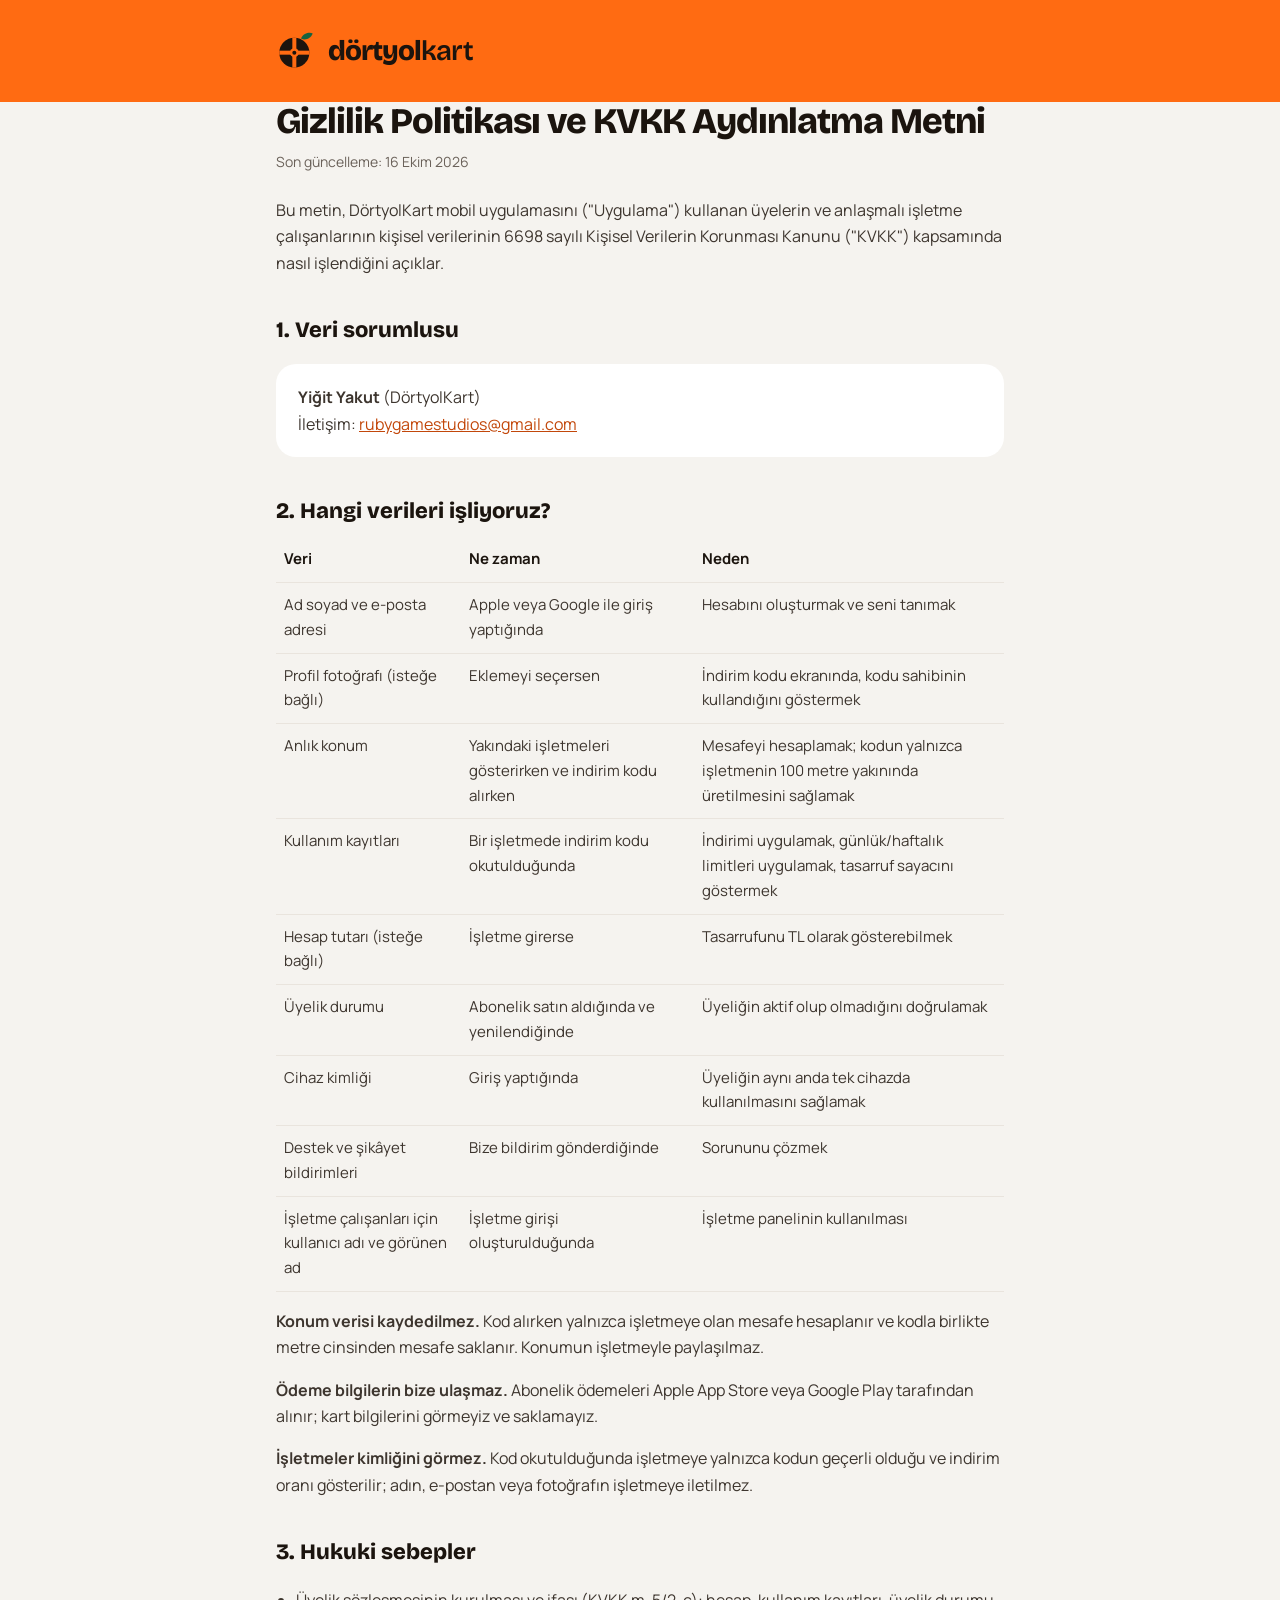
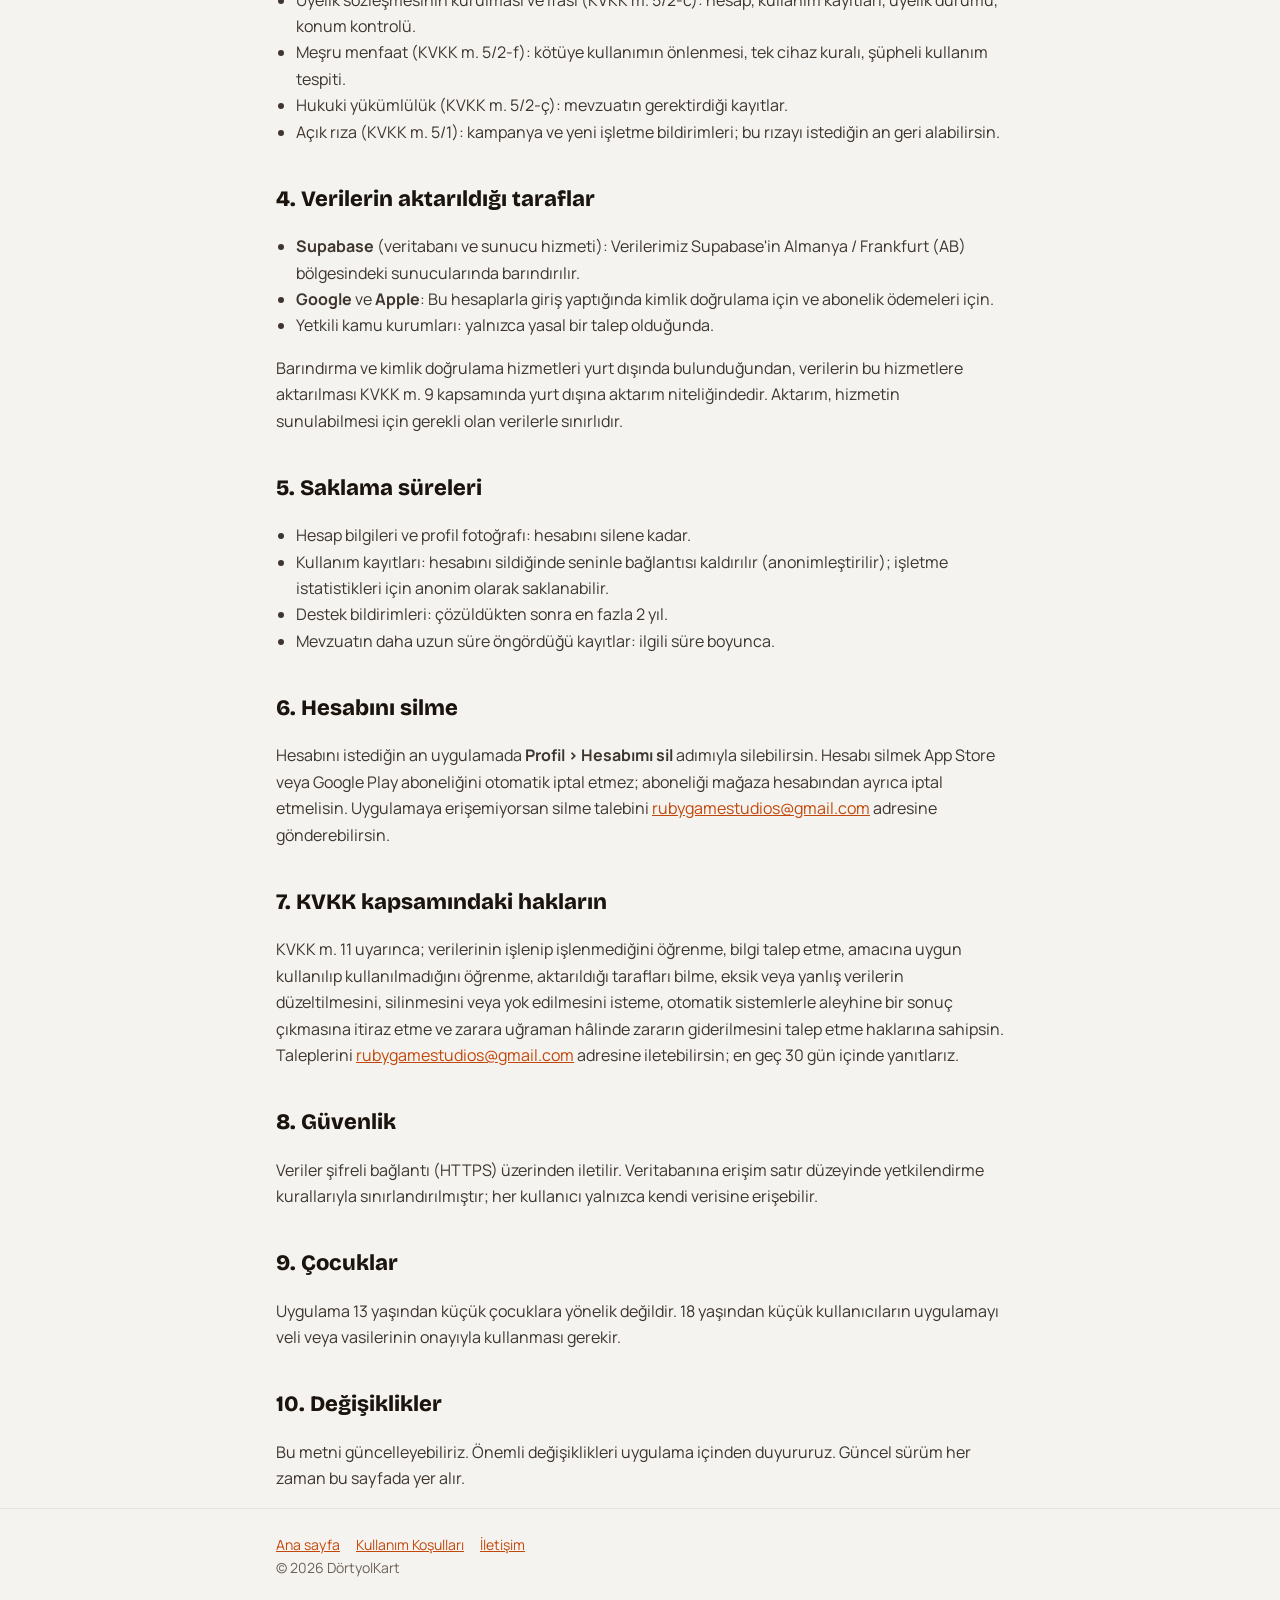
==== gizlilik.html @ 5ed706a8 "Add DörtyolKart homepage, privacy policy and terms Co-Authored-By: Claude Opus 5.5 <noreply@anthropi" ====
<!doctype html>
<html lang="tr">
<head>
<meta charset="utf-8">
<meta name="viewport" content="width=device-width, initial-scale=1">
<title>Gizlilik Politikası · DörtyolKart</title>
<link rel="preconnect" href="https://fonts.googleapis.com">
<link href="https://fonts.googleapis.com/css2?family=Bricolage+Grotesque:opsz,wght@12..96,600;12..96,800&family=Manrope:wght@500;700;800&display=swap" rel="stylesheet">
<link rel="stylesheet" href="style.css">
</head>
<body>
<header><div class="wrap"><a class="brand" href="./"><svg width="40" height="40" viewBox="0 0 48 48" aria-hidden="true"><path d="M30 9 C33 2 41 1 44 3 C42 9 35 12 30 9 Z" fill="#16633F"/><circle cx="22" cy="26" r="18" fill="#1B140E"/><rect x="19.6" y="8" width="4.8" height="36" fill="#FF6B12"/><rect x="4" y="23.6" width="36" height="4.8" fill="#FF6B12"/><circle cx="22" cy="26" r="5.4" fill="#FF6B12"/><circle cx="22" cy="26" r="2.4" fill="#1B140E"/></svg><span>dörtyol<b>kart</b></span></a></div></header>
<main class="wrap">
<h1>Gizlilik Politikası ve KVKK Aydınlatma Metni</h1>
<p class="meta">Son güncelleme: 16 Ekim 2026</p>

<p>Bu metin, DörtyolKart mobil uygulamasını ("Uygulama") kullanan üyelerin ve anlaşmalı işletme çalışanlarının kişisel verilerinin 6698 sayılı Kişisel Verilerin Korunması Kanunu ("KVKK") kapsamında nasıl işlendiğini açıklar.</p>

<h2>1. Veri sorumlusu</h2>
<div class="card">
<p style="margin:0"><b>Yiğit Yakut</b> (DörtyolKart)<br>İletişim: <a href="mailto:rubygamestudios@gmail.com">rubygamestudios@gmail.com</a></p>
</div>

<h2>2. Hangi verileri işliyoruz?</h2>
<table>
<thead><tr><th>Veri</th><th>Ne zaman</th><th>Neden</th></tr></thead>
<tbody>
<tr><td>Ad soyad ve e-posta adresi</td><td>Apple veya Google ile giriş yaptığında</td><td>Hesabını oluşturmak ve seni tanımak</td></tr>
<tr><td>Profil fotoğrafı (isteğe bağlı)</td><td>Eklemeyi seçersen</td><td>İndirim kodu ekranında, kodu sahibinin kullandığını göstermek</td></tr>
<tr><td>Anlık konum</td><td>Yakındaki işletmeleri gösterirken ve indirim kodu alırken</td><td>Mesafeyi hesaplamak; kodun yalnızca işletmenin 100 metre yakınında üretilmesini sağlamak</td></tr>
<tr><td>Kullanım kayıtları</td><td>Bir işletmede indirim kodu okutulduğunda</td><td>İndirimi uygulamak, günlük/haftalık limitleri uygulamak, tasarruf sayacını göstermek</td></tr>
<tr><td>Hesap tutarı (isteğe bağlı)</td><td>İşletme girerse</td><td>Tasarrufunu TL olarak gösterebilmek</td></tr>
<tr><td>Üyelik durumu</td><td>Abonelik satın aldığında ve yenilendiğinde</td><td>Üyeliğin aktif olup olmadığını doğrulamak</td></tr>
<tr><td>Cihaz kimliği</td><td>Giriş yaptığında</td><td>Üyeliğin aynı anda tek cihazda kullanılmasını sağlamak</td></tr>
<tr><td>Destek ve şikâyet bildirimleri</td><td>Bize bildirim gönderdiğinde</td><td>Sorununu çözmek</td></tr>
<tr><td>İşletme çalışanları için kullanıcı adı ve görünen ad</td><td>İşletme girişi oluşturulduğunda</td><td>İşletme panelinin kullanılması</td></tr>
</tbody>
</table>
<p><b>Konum verisi kaydedilmez.</b> Kod alırken yalnızca işletmeye olan mesafe hesaplanır ve kodla birlikte metre cinsinden mesafe saklanır. Konumun işletmeyle paylaşılmaz.</p>
<p><b>Ödeme bilgilerin bize ulaşmaz.</b> Abonelik ödemeleri Apple App Store veya Google Play tarafından alınır; kart bilgilerini görmeyiz ve saklamayız.</p>
<p><b>İşletmeler kimliğini görmez.</b> Kod okutulduğunda işletmeye yalnızca kodun geçerli olduğu ve indirim oranı gösterilir; adın, e-postan veya fotoğrafın işletmeye iletilmez.</p>

<h2>3. Hukuki sebepler</h2>
<ul>
<li>Üyelik sözleşmesinin kurulması ve ifası (KVKK m. 5/2-c): hesap, kullanım kayıtları, üyelik durumu, konum kontrolü.</li>
<li>Meşru menfaat (KVKK m. 5/2-f): kötüye kullanımın önlenmesi, tek cihaz kuralı, şüpheli kullanım tespiti.</li>
<li>Hukuki yükümlülük (KVKK m. 5/2-ç): mevzuatın gerektirdiği kayıtlar.</li>
<li>Açık rıza (KVKK m. 5/1): kampanya ve yeni işletme bildirimleri; bu rızayı istediğin an geri alabilirsin.</li>
</ul>

<h2>4. Verilerin aktarıldığı taraflar</h2>
<ul>
<li><b>Supabase</b> (veritabanı ve sunucu hizmeti): Verilerimiz Supabase'in Almanya / Frankfurt (AB) bölgesindeki sunucularında barındırılır.</li>
<li><b>Google</b> ve <b>Apple</b>: Bu hesaplarla giriş yaptığında kimlik doğrulama için ve abonelik ödemeleri için.</li>
<li>Yetkili kamu kurumları: yalnızca yasal bir talep olduğunda.</li>
</ul>
<p>Barındırma ve kimlik doğrulama hizmetleri yurt dışında bulunduğundan, verilerin bu hizmetlere aktarılması KVKK m. 9 kapsamında yurt dışına aktarım niteliğindedir. Aktarım, hizmetin sunulabilmesi için gerekli olan verilerle sınırlıdır.</p>

<h2>5. Saklama süreleri</h2>
<ul>
<li>Hesap bilgileri ve profil fotoğrafı: hesabını silene kadar.</li>
<li>Kullanım kayıtları: hesabını sildiğinde seninle bağlantısı kaldırılır (anonimleştirilir); işletme istatistikleri için anonim olarak saklanabilir.</li>
<li>Destek bildirimleri: çözüldükten sonra en fazla 2 yıl.</li>
<li>Mevzuatın daha uzun süre öngördüğü kayıtlar: ilgili süre boyunca.</li>
</ul>

<h2>6. Hesabını silme</h2>
<p>Hesabını istediğin an uygulamada <b>Profil › Hesabımı sil</b> adımıyla silebilirsin. Hesabı silmek App Store veya Google Play aboneliğini otomatik iptal etmez; aboneliği mağaza hesabından ayrıca iptal etmelisin. Uygulamaya erişemiyorsan silme talebini <a href="mailto:rubygamestudios@gmail.com">rubygamestudios@gmail.com</a> adresine gönderebilirsin.</p>

<h2>7. KVKK kapsamındaki hakların</h2>
<p>KVKK m. 11 uyarınca; verilerinin işlenip işlenmediğini öğrenme, bilgi talep etme, amacına uygun kullanılıp kullanılmadığını öğrenme, aktarıldığı tarafları bilme, eksik veya yanlış verilerin düzeltilmesini, silinmesini veya yok edilmesini isteme, otomatik sistemlerle aleyhine bir sonuç çıkmasına itiraz etme ve zarara uğraman hâlinde zararın giderilmesini talep etme haklarına sahipsin. Taleplerini <a href="mailto:rubygamestudios@gmail.com">rubygamestudios@gmail.com</a> adresine iletebilirsin; en geç 30 gün içinde yanıtlarız.</p>

<h2>8. Güvenlik</h2>
<p>Veriler şifreli bağlantı (HTTPS) üzerinden iletilir. Veritabanına erişim satır düzeyinde yetkilendirme kurallarıyla sınırlandırılmıştır; her kullanıcı yalnızca kendi verisine erişebilir.</p>

<h2>9. Çocuklar</h2>
<p>Uygulama 13 yaşından küçük çocuklara yönelik değildir. 18 yaşından küçük kullanıcıların uygulamayı veli veya vasilerinin onayıyla kullanması gerekir.</p>

<h2>10. Değişiklikler</h2>
<p>Bu metni güncelleyebiliriz. Önemli değişiklikleri uygulama içinden duyururuz. Güncel sürüm her zaman bu sayfada yer alır.</p>
</main>
<footer><div class="wrap"><a href="./">Ana sayfa</a><a href="kosullar.html">Kullanım Koşulları</a><a href="mailto:rubygamestudios@gmail.com">İletişim</a><br>© 2026 DörtyolKart</div></footer>
</body>
</html>
---- style.css ----
:root {
  --orange: #ff6b12;
  --peel: #c2470a;
  --night: #1b140e;
  --sand: #f5f3ef;
  --text: #3d352e;
  --muted: #6b625a;
  --line: #e9e4dd;
}
* { box-sizing: border-box; }
body {
  margin: 0;
  background: var(--sand);
  color: var(--text);
  font-family: 'Manrope', system-ui, sans-serif;
  font-size: 16px;
  line-height: 1.65;
}
header {
  background: var(--orange);
  color: var(--night);
  padding: 28px 16px;
}
.wrap { max-width: 760px; margin: 0 auto; padding: 0 16px; }
.brand { display: flex; align-items: center; gap: 12px; text-decoration: none; color: var(--night); }
.brand span { font-family: 'Bricolage Grotesque', sans-serif; font-weight: 800; font-size: 28px; letter-spacing: -1px; }
.brand span b { font-weight: 600; }
main { padding: 32px 0 64px; }
h1 { font-family: 'Bricolage Grotesque', sans-serif; font-weight: 800; color: var(--night); font-size: 36px; line-height: 1.1; letter-spacing: -1px; margin: 0 0 8px; }
h2 { font-family: 'Bricolage Grotesque', sans-serif; font-weight: 800; color: var(--night); font-size: 22px; margin: 36px 0 8px; }
.meta { color: var(--muted); font-size: 14px; margin: 0 0 24px; }
.card { background: #fff; border-radius: 20px; padding: 20px 22px; margin: 16px 0; }
table { width: 100%; border-collapse: collapse; font-size: 15px; }
th, td { text-align: left; vertical-align: top; padding: 10px 8px; border-bottom: 1px solid var(--line); }
th { color: var(--night); }
a { color: var(--peel); }
ul { padding-left: 20px; }
footer { border-top: 1px solid var(--line); padding: 24px 0 40px; color: var(--muted); font-size: 14px; }
footer a { margin-right: 16px; }
.cta { display: inline-block; background: var(--night); color: #fff; text-decoration: none; padding: 12px 18px; border-radius: 14px; font-weight: 800; }
@media (max-width: 520px) {
  h1 { font-size: 30px; }
  table, thead, tbody, tr, th, td { display: block; }
  thead { display: none; }
  td { border-bottom: 0; padding: 4px 0; }
  tr { border-bottom: 1px solid var(--line); padding: 10px 0; }
}
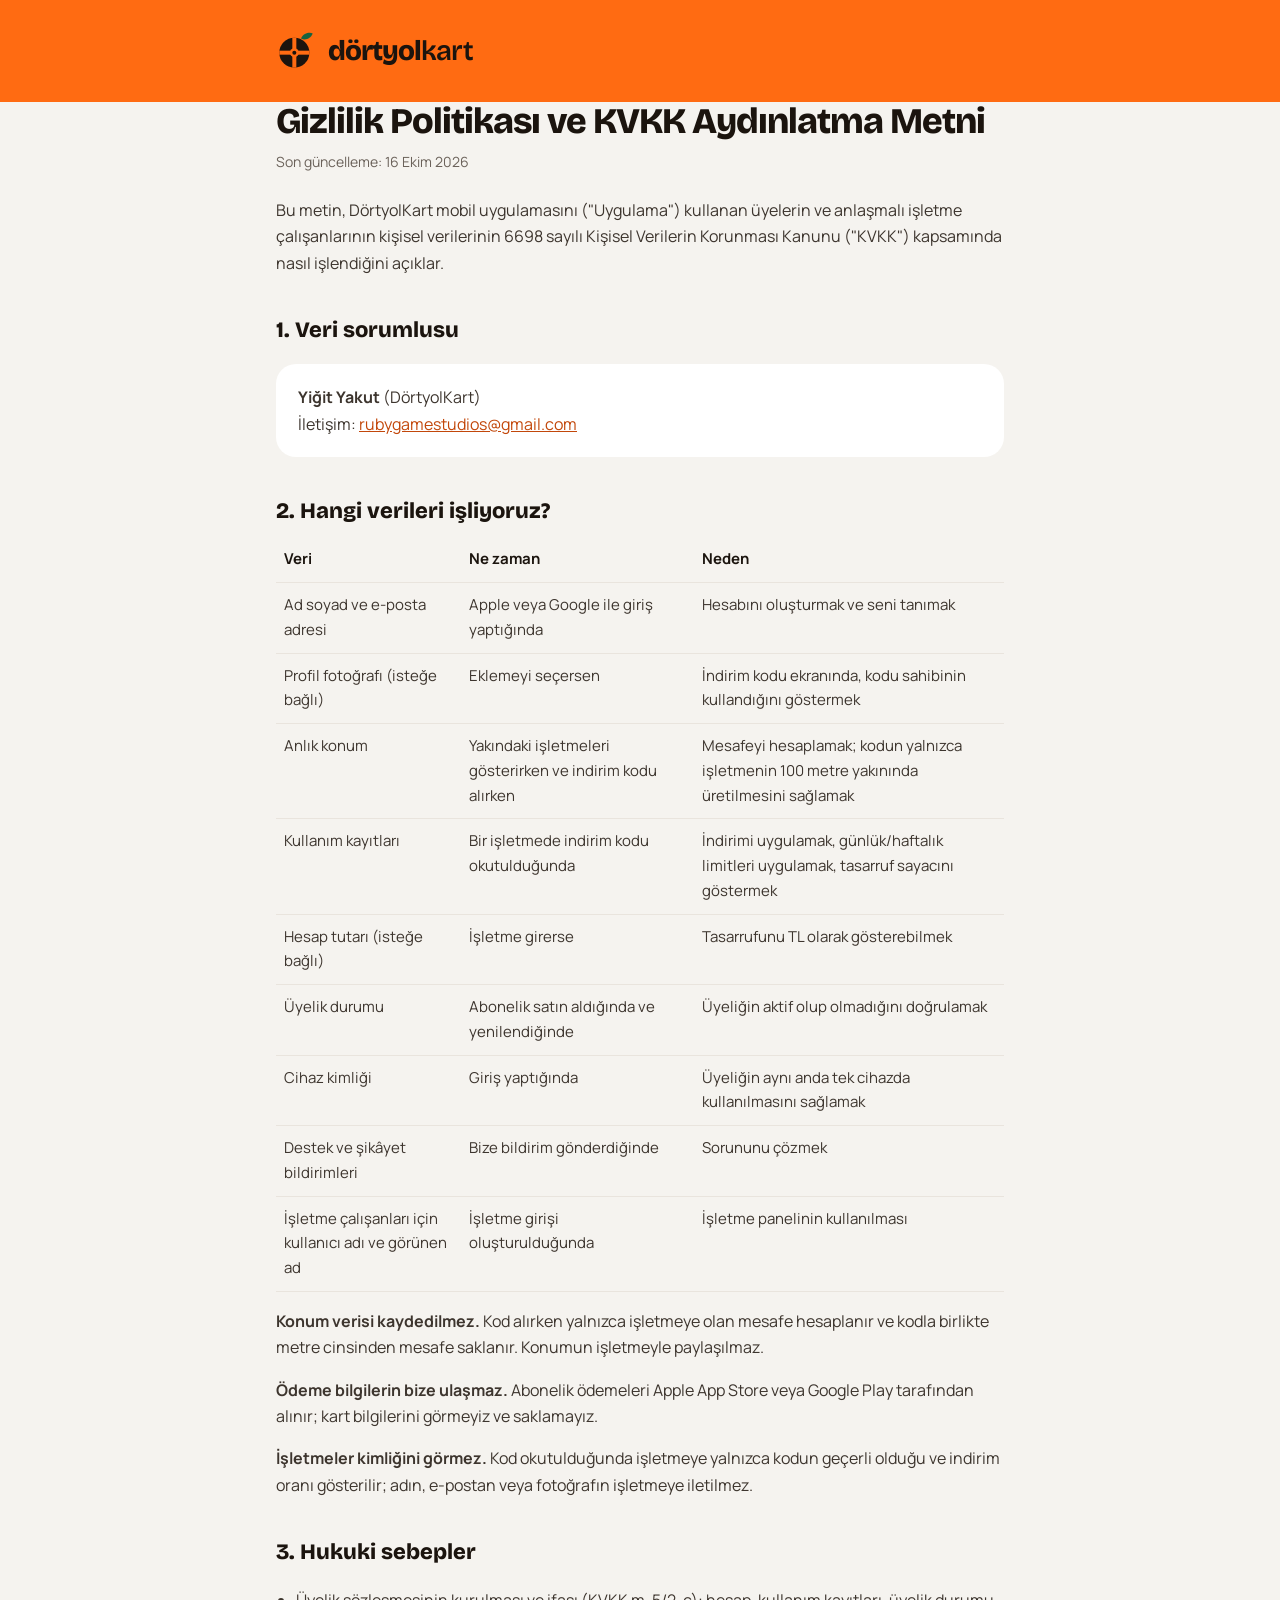
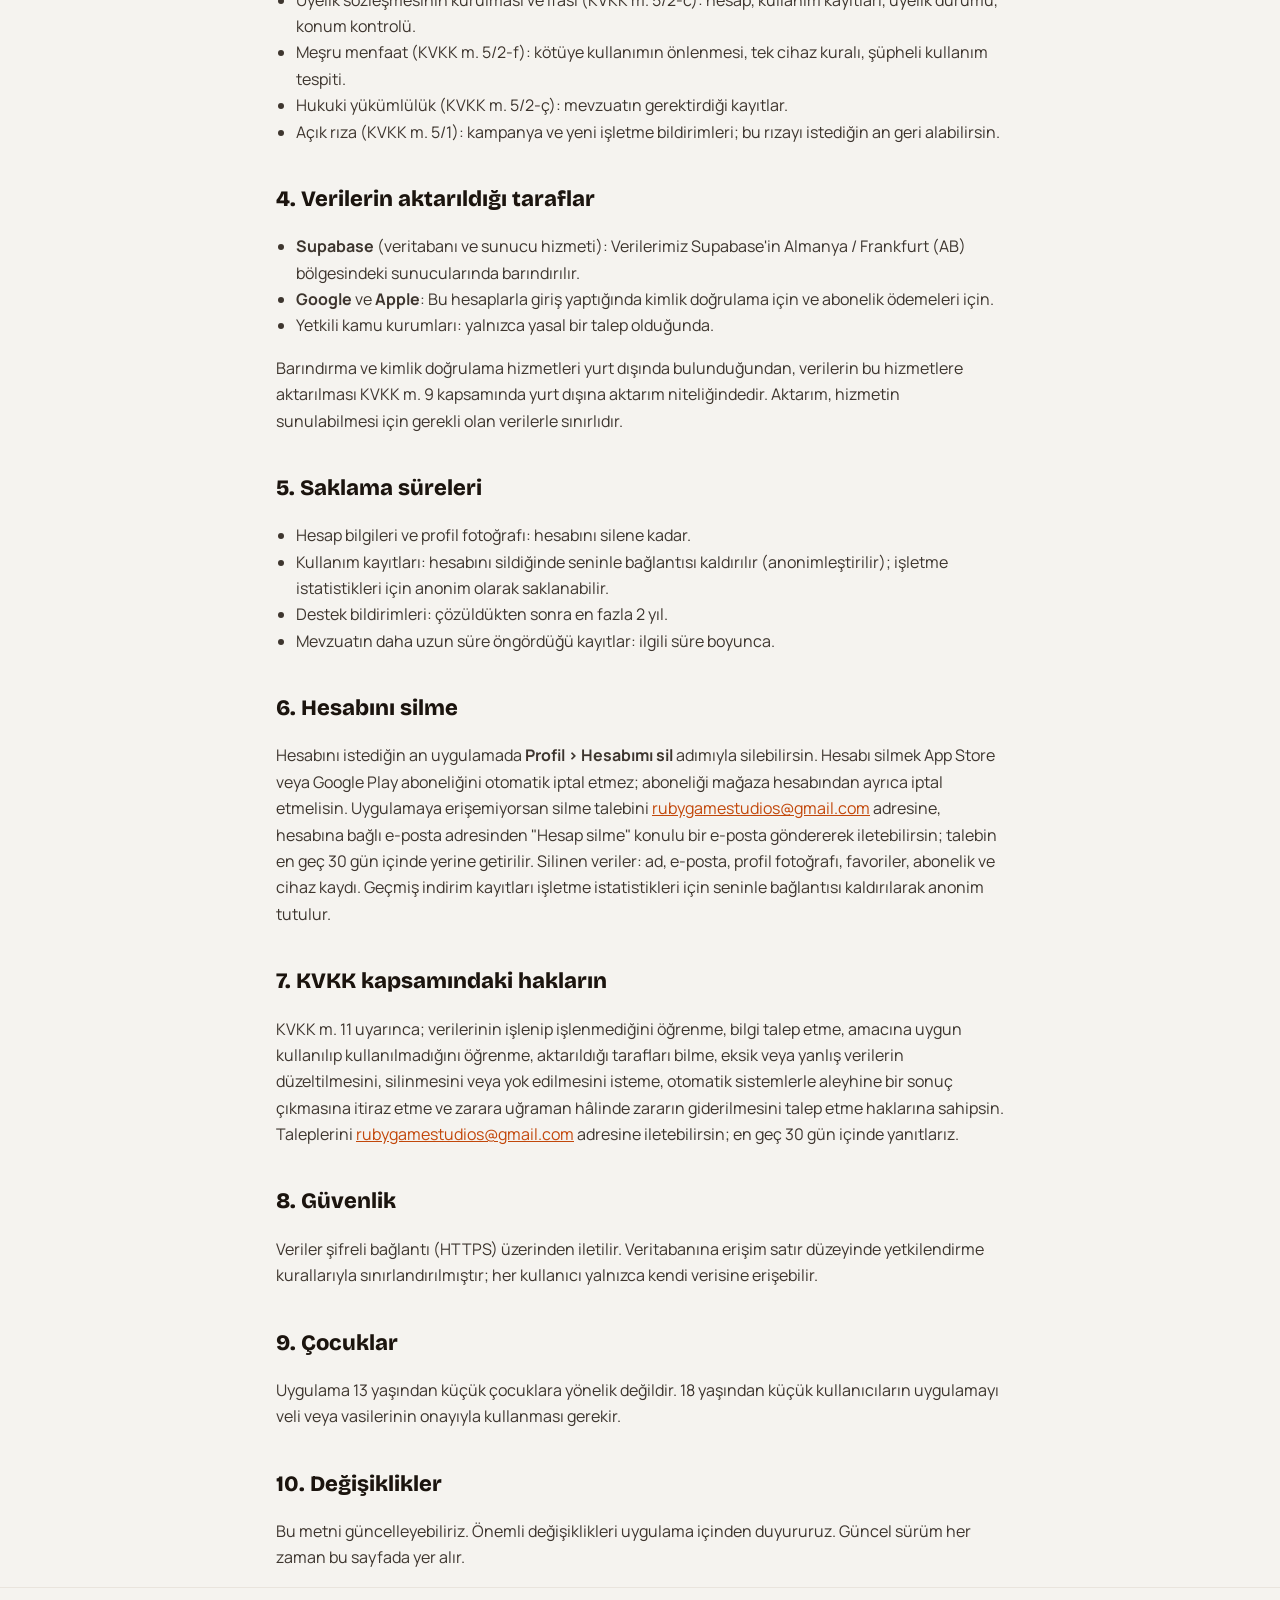
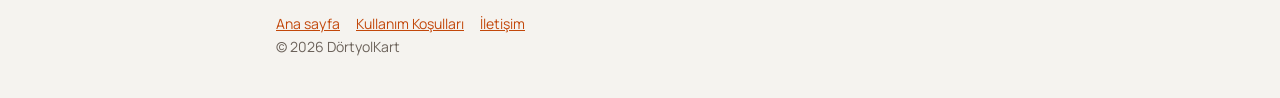
==== commit 8d34db51: "Gizlilik: hesap silme bölümü bağlantısı ve ayrıntıları" ====
--- a/gizlilik.html
+++ b/gizlilik.html
@@ -64,8 +64,8 @@
 <li>Mevzuatın daha uzun süre öngördüğü kayıtlar: ilgili süre boyunca.</li>
 </ul>
 
-<h2>6. Hesabını silme</h2>
-<p>Hesabını istediğin an uygulamada <b>Profil › Hesabımı sil</b> adımıyla silebilirsin. Hesabı silmek App Store veya Google Play aboneliğini otomatik iptal etmez; aboneliği mağaza hesabından ayrıca iptal etmelisin. Uygulamaya erişemiyorsan silme talebini <a href="mailto:rubygamestudios@gmail.com">rubygamestudios@gmail.com</a> adresine gönderebilirsin.</p>
+<h2 id="hesap-silme">6. Hesabını silme</h2>
+<p>Hesabını istediğin an uygulamada <b>Profil › Hesabımı sil</b> adımıyla silebilirsin. Hesabı silmek App Store veya Google Play aboneliğini otomatik iptal etmez; aboneliği mağaza hesabından ayrıca iptal etmelisin. Uygulamaya erişemiyorsan silme talebini <a href="mailto:rubygamestudios@gmail.com">rubygamestudios@gmail.com</a> adresine, hesabına bağlı e-posta adresinden "Hesap silme" konulu bir e-posta göndererek iletebilirsin; talebin en geç 30 gün içinde yerine getirilir. Silinen veriler: ad, e-posta, profil fotoğrafı, favoriler, abonelik ve cihaz kaydı. Geçmiş indirim kayıtları işletme istatistikleri için seninle bağlantısı kaldırılarak anonim tutulur.</p>
 
 <h2>7. KVKK kapsamındaki hakların</h2>
 <p>KVKK m. 11 uyarınca; verilerinin işlenip işlenmediğini öğrenme, bilgi talep etme, amacına uygun kullanılıp kullanılmadığını öğrenme, aktarıldığı tarafları bilme, eksik veya yanlış verilerin düzeltilmesini, silinmesini veya yok edilmesini isteme, otomatik sistemlerle aleyhine bir sonuç çıkmasına itiraz etme ve zarara uğraman hâlinde zararın giderilmesini talep etme haklarına sahipsin. Taleplerini <a href="mailto:rubygamestudios@gmail.com">rubygamestudios@gmail.com</a> adresine iletebilirsin; en geç 30 gün içinde yanıtlarız.</p>
